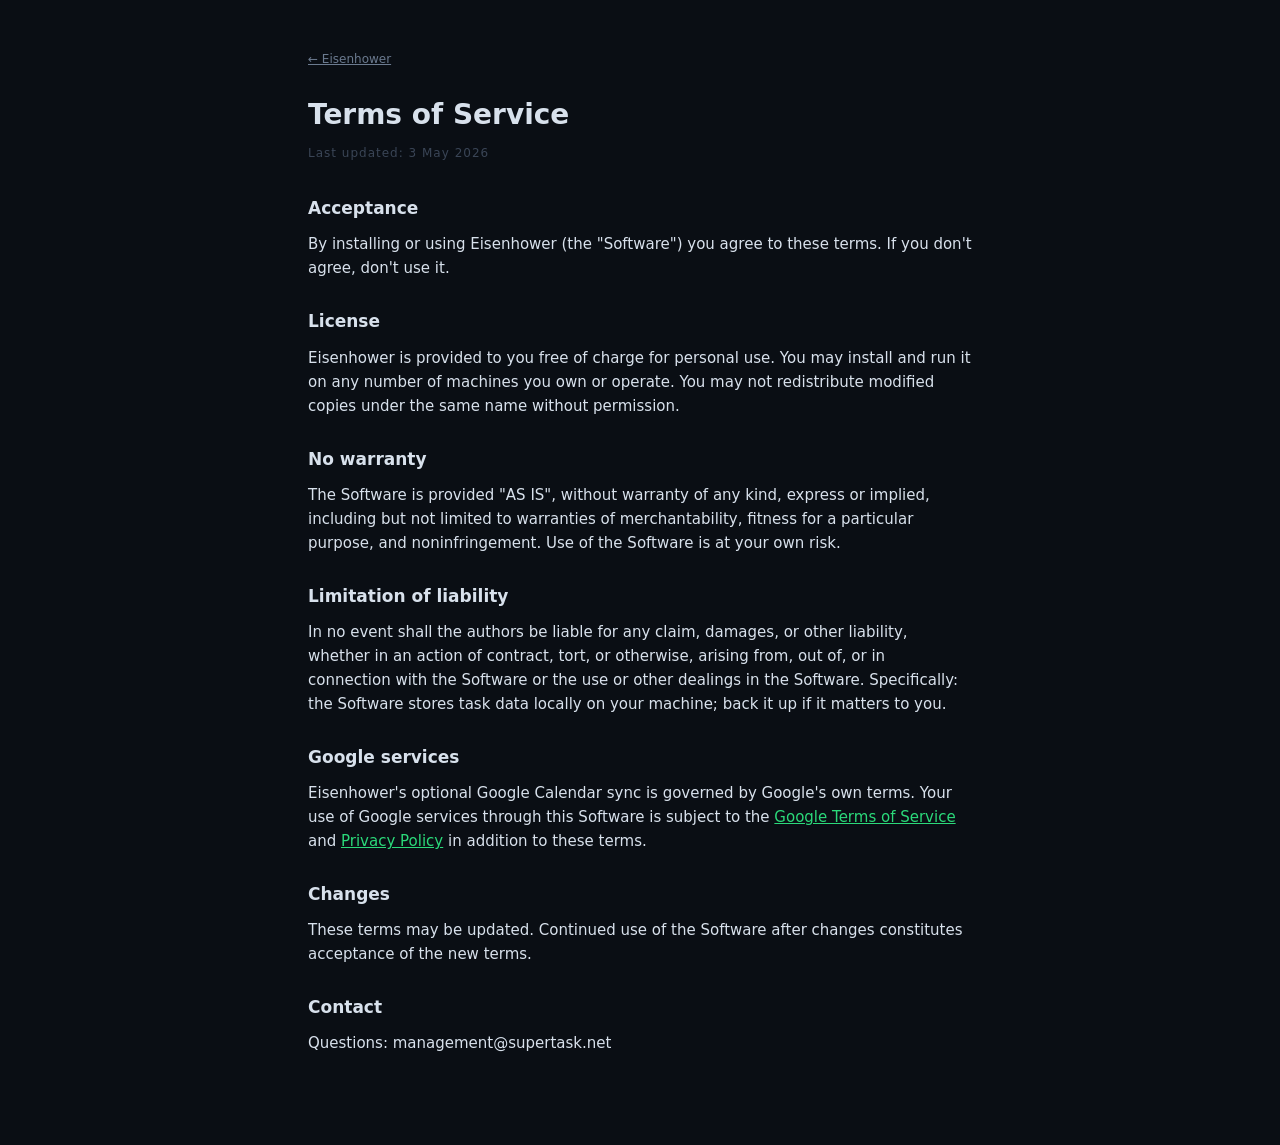
==== public/terms.html @ fcc2db02 "v0.2.0 — first shippable release Standalone Windows desktop priority matrix with time tracking, data" ====
<!DOCTYPE html>
<html lang="en">
<head>
<meta charset="UTF-8">
<meta name="viewport" content="width=device-width, initial-scale=1.0">
<title>Eisenhower — Terms of Service</title>
<style>
  :root { --bg:#0a0e14; --panel:#11161f; --line:#1f2733; --text:#d8e1ec; --dim:#6b7a8f; --faint:#3a4556; --schedule:#2bd97a; }
  * { box-sizing: border-box; margin: 0; padding: 0; }
  html, body { background: var(--bg); color: var(--text); font: 15px/1.6 'Segoe UI', system-ui, sans-serif; }
  a { color: var(--schedule); }
  main { max-width: 720px; margin: 0 auto; padding: 50px 28px 80px; }
  h1 { font-size: 28px; margin-bottom: 6px; }
  .meta { color: var(--faint); font-size: 12px; letter-spacing: 1px; margin-bottom: 32px; }
  h2 { font-size: 17px; margin: 28px 0 10px; color: var(--text); }
  p, li { color: var(--text); margin-bottom: 10px; }
  ul { padding-left: 22px; }
  .nav { font-size: 12px; color: var(--dim); margin-bottom: 24px; }
  .nav a { color: var(--dim); }
</style>
</head>
<body>
<main>
  <div class="nav"><a href="index.html">&larr; Eisenhower</a></div>
  <h1>Terms of Service</h1>
  <p class="meta">Last updated: 3 May 2026</p>

  <h2>Acceptance</h2>
  <p>By installing or using Eisenhower (the "Software") you agree to these terms. If you don't agree, don't use it.</p>

  <h2>License</h2>
  <p>Eisenhower is provided to you free of charge for personal use. You may install and run it on any number of machines you own or operate. You may not redistribute modified copies under the same name without permission.</p>

  <h2>No warranty</h2>
  <p>The Software is provided "AS IS", without warranty of any kind, express or implied, including but not limited to warranties of merchantability, fitness for a particular purpose, and noninfringement. Use of the Software is at your own risk.</p>

  <h2>Limitation of liability</h2>
  <p>In no event shall the authors be liable for any claim, damages, or other liability, whether in an action of contract, tort, or otherwise, arising from, out of, or in connection with the Software or the use or other dealings in the Software. Specifically: the Software stores task data locally on your machine; back it up if it matters to you.</p>

  <h2>Google services</h2>
  <p>Eisenhower's optional Google Calendar sync is governed by Google's own terms. Your use of Google services through this Software is subject to the <a href="https://policies.google.com/terms">Google Terms of Service</a> and <a href="https://policies.google.com/privacy">Privacy Policy</a> in addition to these terms.</p>

  <h2>Changes</h2>
  <p>These terms may be updated. Continued use of the Software after changes constitutes acceptance of the new terms.</p>

  <h2>Contact</h2>
  <p>Questions: management@supertask.net</p>
</main>
</body>
</html>
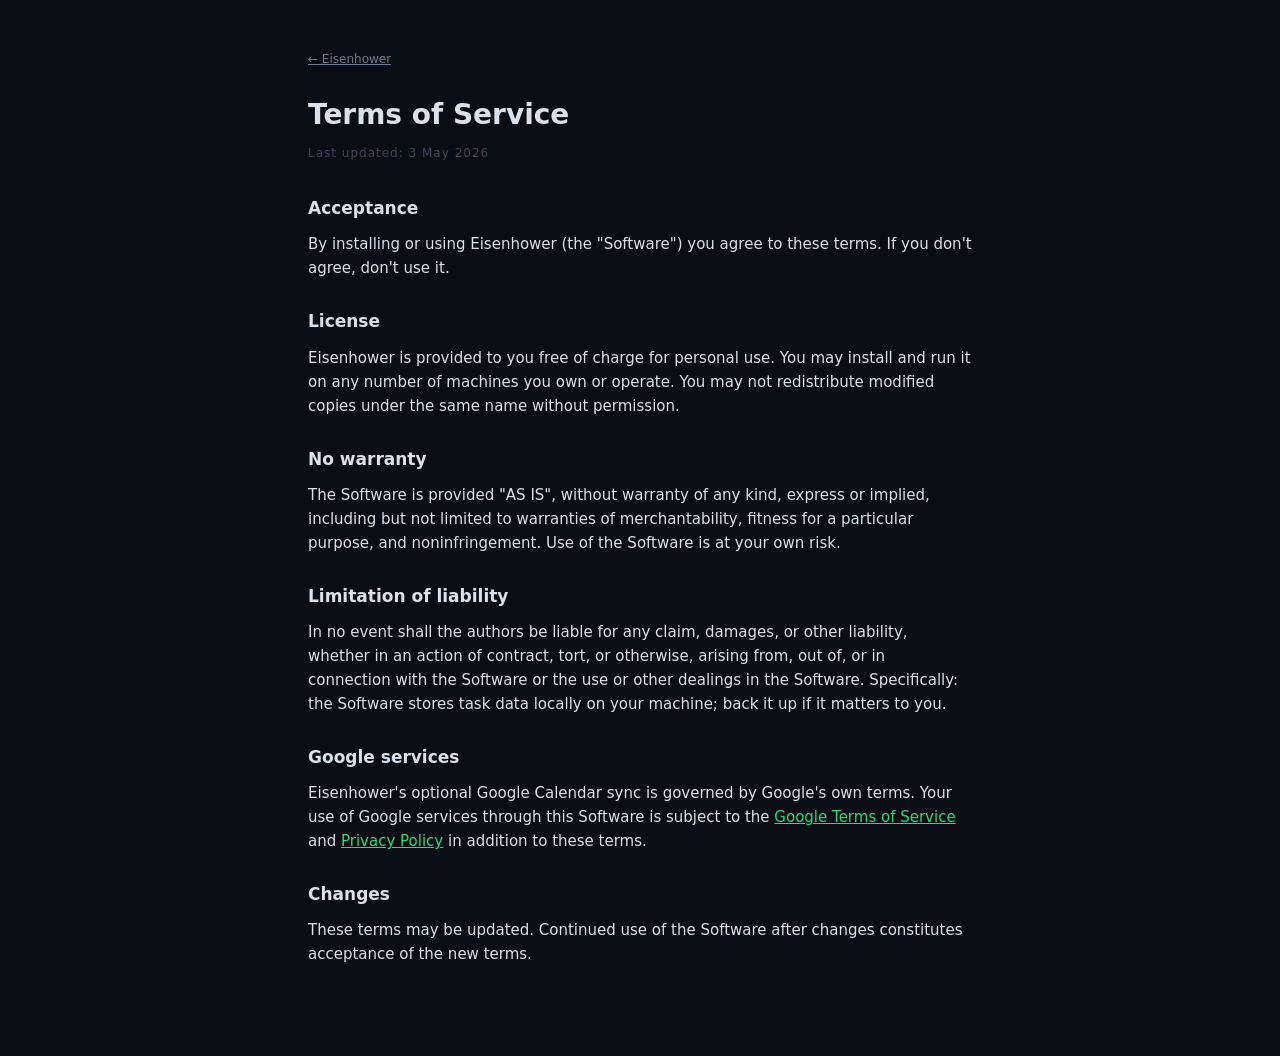
==== commit 76c066e5: "Drop contact email from public privacy/terms pages Removed the "Contact" section from both public/pr" ====
--- a/public/terms.html
+++ b/public/terms.html
@@ -42,9 +42,6 @@
 
   <h2>Changes</h2>
   <p>These terms may be updated. Continued use of the Software after changes constitutes acceptance of the new terms.</p>
-
-  <h2>Contact</h2>
-  <p>Questions: management@supertask.net</p>
 </main>
 </body>
 </html>
